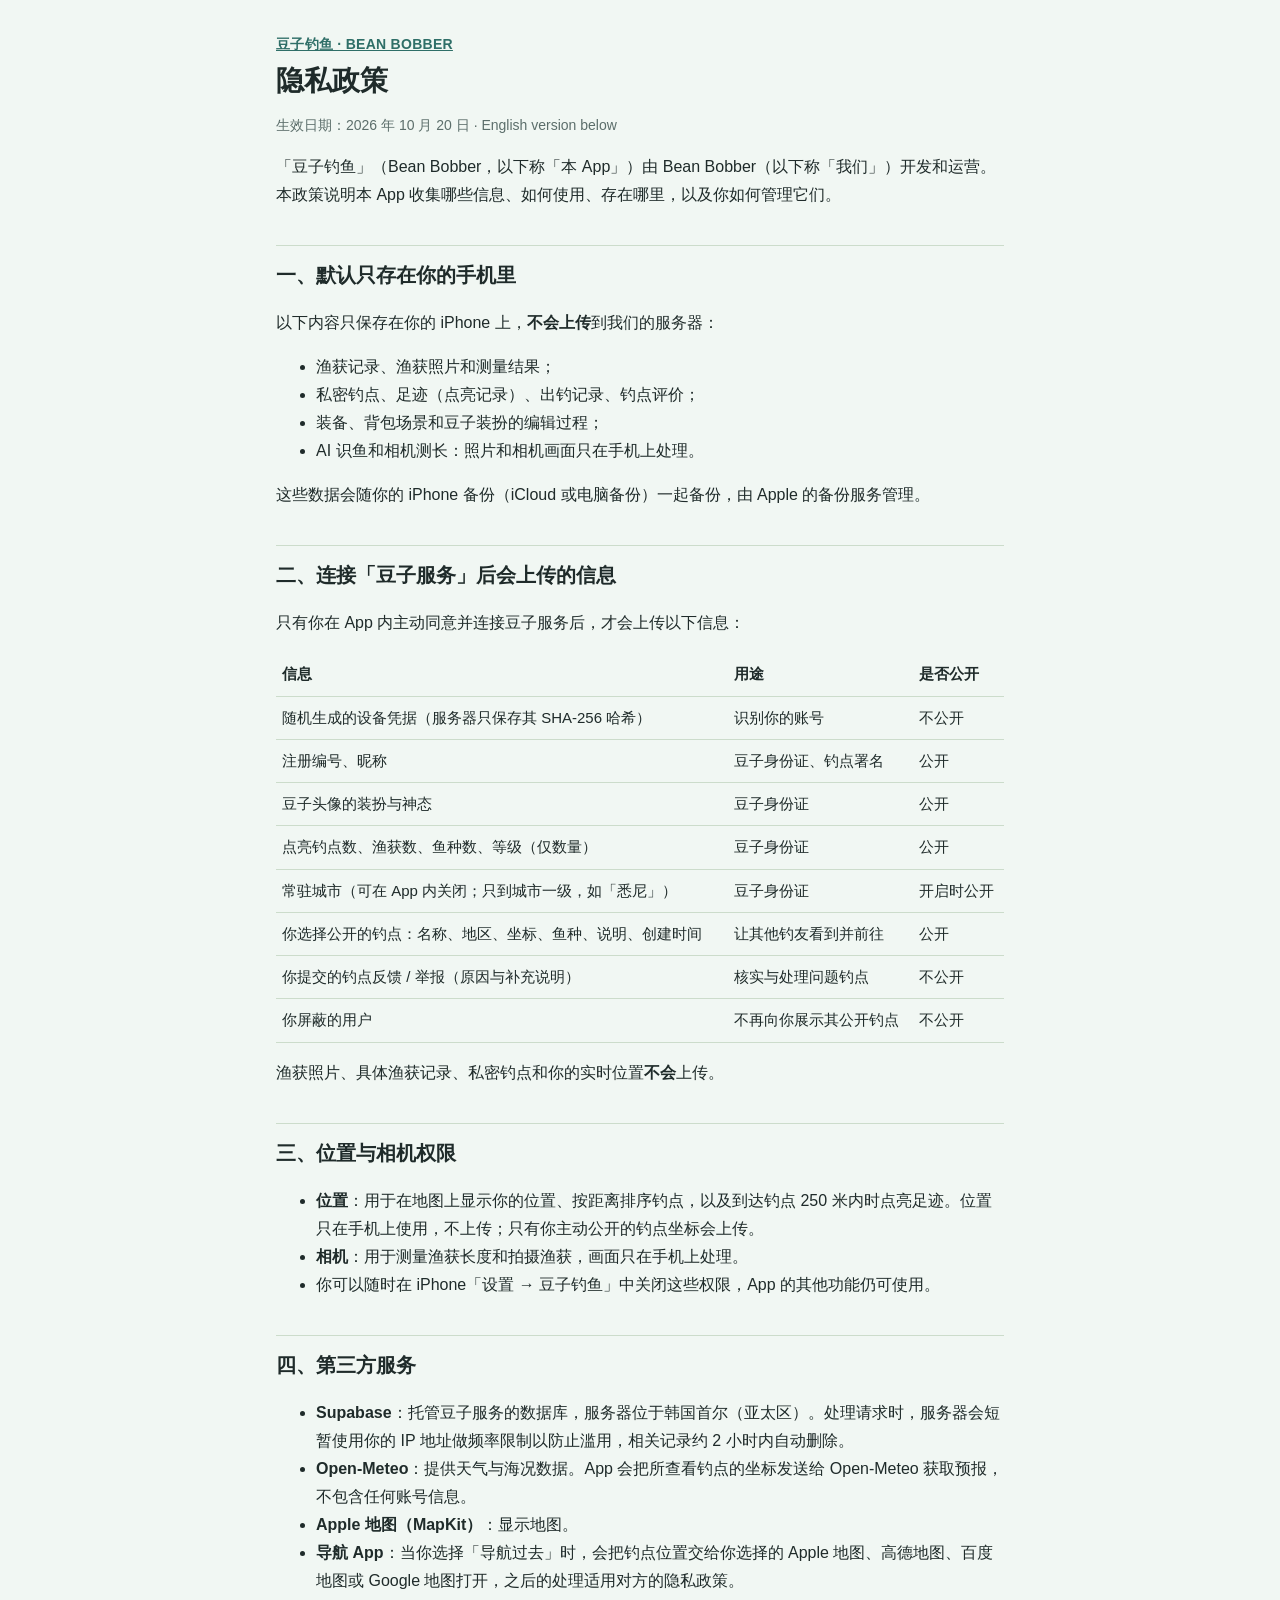
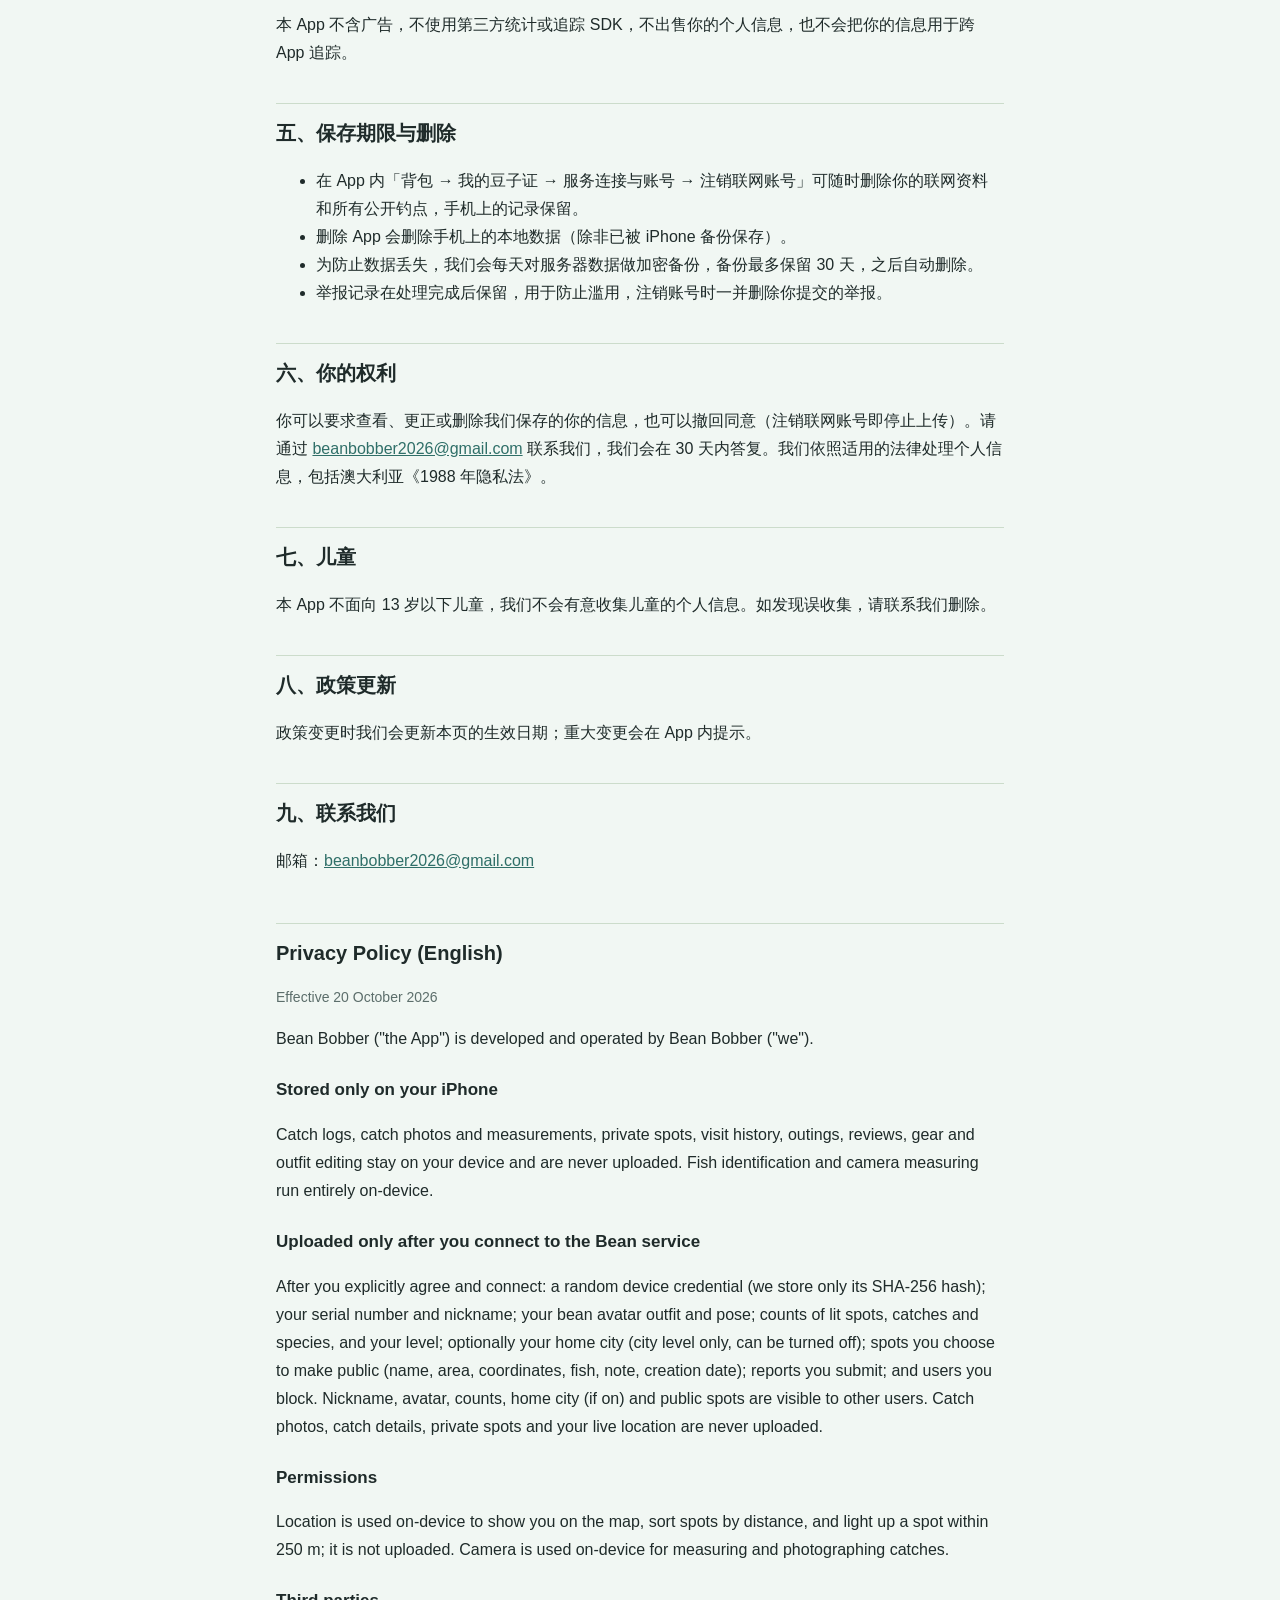
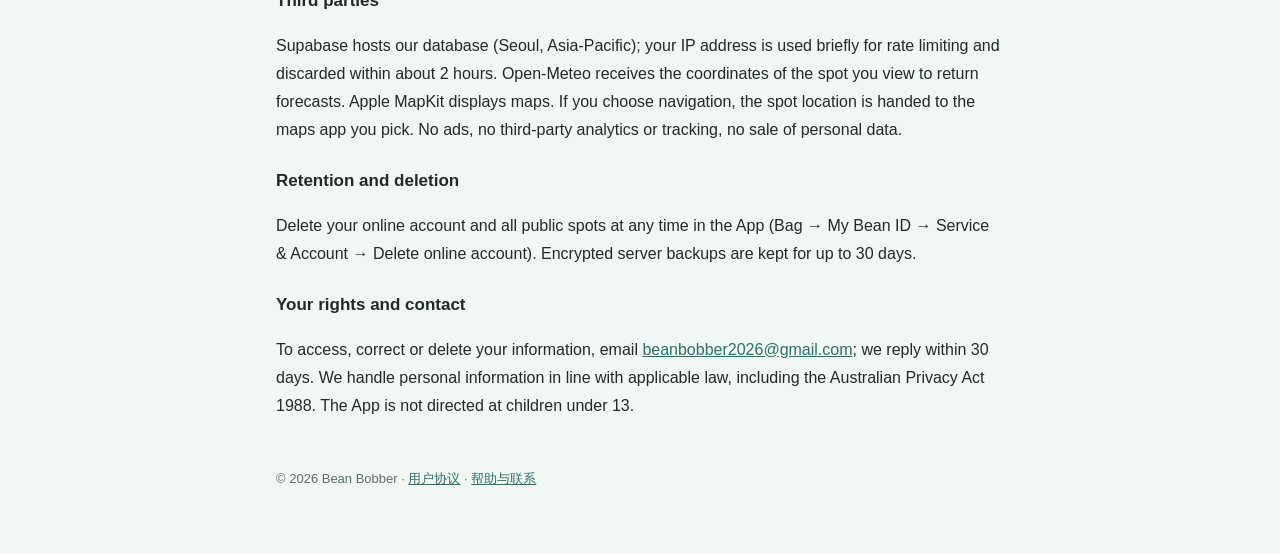
==== privacy.html @ 15d30a38 "Add files via upload" ====
<!doctype html>
<html lang="zh-Hans">
<head>
<meta charset="utf-8">
<meta name="viewport" content="width=device-width, initial-scale=1">
<title>隐私政策 · 豆子钓鱼</title>
<link rel="stylesheet" href="style.css">
</head>
<body>
<main>
<header>
  <div class="brand"><a href="index.html">豆子钓鱼 · BEAN BOBBER</a></div>
  <h1>隐私政策</h1>
  <p class="meta">生效日期：2026 年 10 月 20 日 · English version below</p>
</header>

<p>「豆子钓鱼」（Bean Bobber，以下称「本 App」）由 Bean Bobber（以下称「我们」）开发和运营。本政策说明本 App 收集哪些信息、如何使用、存在哪里，以及你如何管理它们。</p>

<h2>一、默认只存在你的手机里</h2>
<p>以下内容只保存在你的 iPhone 上，<strong>不会上传</strong>到我们的服务器：</p>
<ul>
  <li>渔获记录、渔获照片和测量结果；</li>
  <li>私密钓点、足迹（点亮记录）、出钓记录、钓点评价；</li>
  <li>装备、背包场景和豆子装扮的编辑过程；</li>
  <li>AI 识鱼和相机测长：照片和相机画面只在手机上处理。</li>
</ul>
<p>这些数据会随你的 iPhone 备份（iCloud 或电脑备份）一起备份，由 Apple 的备份服务管理。</p>

<h2>二、连接「豆子服务」后会上传的信息</h2>
<p>只有你在 App 内主动同意并连接豆子服务后，才会上传以下信息：</p>
<table>
  <tr><th>信息</th><th>用途</th><th>是否公开</th></tr>
  <tr><td>随机生成的设备凭据（服务器只保存其 SHA-256 哈希）</td><td>识别你的账号</td><td>不公开</td></tr>
  <tr><td>注册编号、昵称</td><td>豆子身份证、钓点署名</td><td>公开</td></tr>
  <tr><td>豆子头像的装扮与神态</td><td>豆子身份证</td><td>公开</td></tr>
  <tr><td>点亮钓点数、渔获数、鱼种数、等级（仅数量）</td><td>豆子身份证</td><td>公开</td></tr>
  <tr><td>常驻城市（可在 App 内关闭；只到城市一级，如「悉尼」）</td><td>豆子身份证</td><td>开启时公开</td></tr>
  <tr><td>你选择公开的钓点：名称、地区、坐标、鱼种、说明、创建时间</td><td>让其他钓友看到并前往</td><td>公开</td></tr>
  <tr><td>你提交的钓点反馈 / 举报（原因与补充说明）</td><td>核实与处理问题钓点</td><td>不公开</td></tr>
  <tr><td>你屏蔽的用户</td><td>不再向你展示其公开钓点</td><td>不公开</td></tr>
</table>
<p>渔获照片、具体渔获记录、私密钓点和你的实时位置<strong>不会</strong>上传。</p>

<h2>三、位置与相机权限</h2>
<ul>
  <li><strong>位置</strong>：用于在地图上显示你的位置、按距离排序钓点，以及到达钓点 250 米内时点亮足迹。位置只在手机上使用，不上传；只有你主动公开的钓点坐标会上传。</li>
  <li><strong>相机</strong>：用于测量渔获长度和拍摄渔获，画面只在手机上处理。</li>
  <li>你可以随时在 iPhone「设置 → 豆子钓鱼」中关闭这些权限，App 的其他功能仍可使用。</li>
</ul>

<h2>四、第三方服务</h2>
<ul>
  <li><strong>Supabase</strong>：托管豆子服务的数据库，服务器位于韩国首尔（亚太区）。处理请求时，服务器会短暂使用你的 IP 地址做频率限制以防止滥用，相关记录约 2 小时内自动删除。</li>
  <li><strong>Open-Meteo</strong>：提供天气与海况数据。App 会把所查看钓点的坐标发送给 Open-Meteo 获取预报，不包含任何账号信息。</li>
  <li><strong>Apple 地图（MapKit）</strong>：显示地图。</li>
  <li><strong>导航 App</strong>：当你选择「导航过去」时，会把钓点位置交给你选择的 Apple 地图、高德地图、百度地图或 Google 地图打开，之后的处理适用对方的隐私政策。</li>
</ul>
<p>本 App 不含广告，不使用第三方统计或追踪 SDK，不出售你的个人信息，也不会把你的信息用于跨 App 追踪。</p>

<h2>五、保存期限与删除</h2>
<ul>
  <li>在 App 内「背包 → 我的豆子证 → 服务连接与账号 → 注销联网账号」可随时删除你的联网资料和所有公开钓点，手机上的记录保留。</li>
  <li>删除 App 会删除手机上的本地数据（除非已被 iPhone 备份保存）。</li>
  <li>为防止数据丢失，我们会每天对服务器数据做加密备份，备份最多保留 30 天，之后自动删除。</li>
  <li>举报记录在处理完成后保留，用于防止滥用，注销账号时一并删除你提交的举报。</li>
</ul>

<h2>六、你的权利</h2>
<p>你可以要求查看、更正或删除我们保存的你的信息，也可以撤回同意（注销联网账号即停止上传）。请通过 <a href="mailto:beanbobber2026@gmail.com">beanbobber2026@gmail.com</a> 联系我们，我们会在 30 天内答复。我们依照适用的法律处理个人信息，包括澳大利亚《1988 年隐私法》。</p>

<h2>七、儿童</h2>
<p>本 App 不面向 13 岁以下儿童，我们不会有意收集儿童的个人信息。如发现误收集，请联系我们删除。</p>

<h2>八、政策更新</h2>
<p>政策变更时我们会更新本页的生效日期；重大变更会在 App 内提示。</p>

<h2>九、联系我们</h2>
<p>邮箱：<a href="mailto:beanbobber2026@gmail.com">beanbobber2026@gmail.com</a></p>

<section class="en">
<h2>Privacy Policy (English)</h2>
<p class="meta">Effective 20 October 2026</p>
<p>Bean Bobber ("the App") is developed and operated by Bean Bobber ("we").</p>
<h3>Stored only on your iPhone</h3>
<p>Catch logs, catch photos and measurements, private spots, visit history, outings, reviews, gear and outfit editing stay on your device and are never uploaded. Fish identification and camera measuring run entirely on-device.</p>
<h3>Uploaded only after you connect to the Bean service</h3>
<p>After you explicitly agree and connect: a random device credential (we store only its SHA-256 hash); your serial number and nickname; your bean avatar outfit and pose; counts of lit spots, catches and species, and your level; optionally your home city (city level only, can be turned off); spots you choose to make public (name, area, coordinates, fish, note, creation date); reports you submit; and users you block. Nickname, avatar, counts, home city (if on) and public spots are visible to other users. Catch photos, catch details, private spots and your live location are never uploaded.</p>
<h3>Permissions</h3>
<p>Location is used on-device to show you on the map, sort spots by distance, and light up a spot within 250 m; it is not uploaded. Camera is used on-device for measuring and photographing catches.</p>
<h3>Third parties</h3>
<p>Supabase hosts our database (Seoul, Asia-Pacific); your IP address is used briefly for rate limiting and discarded within about 2 hours. Open-Meteo receives the coordinates of the spot you view to return forecasts. Apple MapKit displays maps. If you choose navigation, the spot location is handed to the maps app you pick. No ads, no third-party analytics or tracking, no sale of personal data.</p>
<h3>Retention and deletion</h3>
<p>Delete your online account and all public spots at any time in the App (Bag → My Bean ID → Service &amp; Account → Delete online account). Encrypted server backups are kept for up to 30 days.</p>
<h3>Your rights and contact</h3>
<p>To access, correct or delete your information, email <a href="mailto:beanbobber2026@gmail.com">beanbobber2026@gmail.com</a>; we reply within 30 days. We handle personal information in line with applicable law, including the Australian Privacy Act 1988. The App is not directed at children under 13.</p>
</section>

<footer>© 2026 Bean Bobber · <a href="terms.html">用户协议</a> · <a href="support.html">帮助与联系</a></footer>
</main>
</body>
</html>
---- style.css ----
:root {
  --bg: #F1F7F3; --card: #FBFAEF; --ink: #1F2B2A; --muted: #5C6E6B;
  --deep: #2F6F68; --line: #CCDCCB;
}
@media (prefers-color-scheme: dark) {
  :root { --bg: #142120; --card: #1C2B2A; --ink: #E6EFEA; --muted: #9DB2AD; --deep: #8CC7BD; --line: #2E4341; }
}
* { box-sizing: border-box; }
body {
  margin: 0; background: var(--bg); color: var(--ink);
  font: 16px/1.75 -apple-system, BlinkMacSystemFont, "PingFang SC", "Hiragino Sans GB", "Helvetica Neue", sans-serif;
}
main { max-width: 760px; margin: 0 auto; padding: 32px 16px 64px; }
header .brand { color: var(--deep); font-weight: 600; letter-spacing: .02em; font-size: 14px; }
h1 { font-size: 28px; line-height: 1.3; margin: 6px 0 4px; }
h2 { font-size: 20px; margin: 36px 0 8px; padding-top: 12px; border-top: 1px solid var(--line); }
h3 { font-size: 17px; margin: 22px 0 4px; }
p, li { color: var(--ink); }
.meta { color: var(--muted); font-size: 14px; }
a { color: var(--deep); }
nav { display: flex; flex-wrap: wrap; gap: 8px 16px; margin: 18px 0 8px; font-size: 15px; }
.card { background: var(--card); border: 1px solid var(--line); border-radius: 16px; padding: 16px 18px; margin: 16px 0; }
table { width: 100%; border-collapse: collapse; font-size: 15px; }
th, td { text-align: left; vertical-align: top; padding: 8px 6px; border-bottom: 1px solid var(--line); }
.en { margin-top: 48px; }
footer { margin-top: 48px; color: var(--muted); font-size: 13px; }
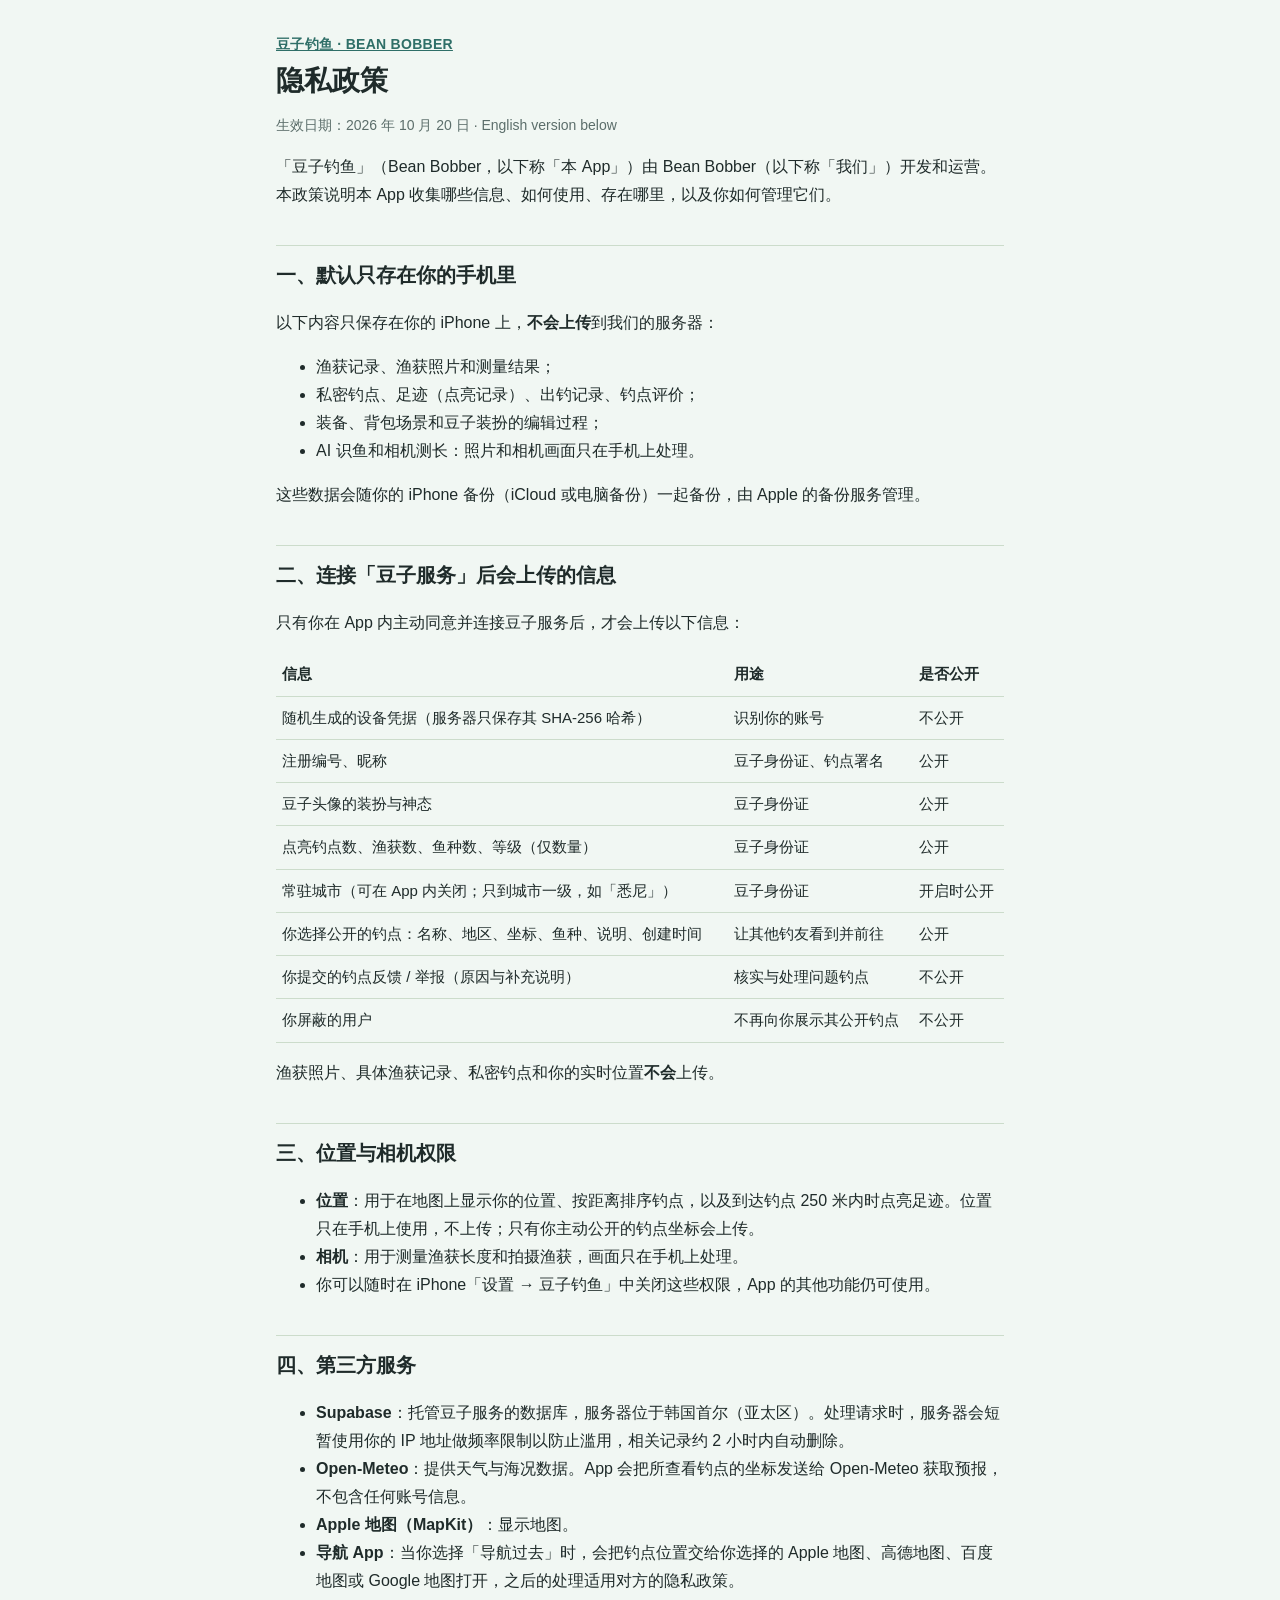
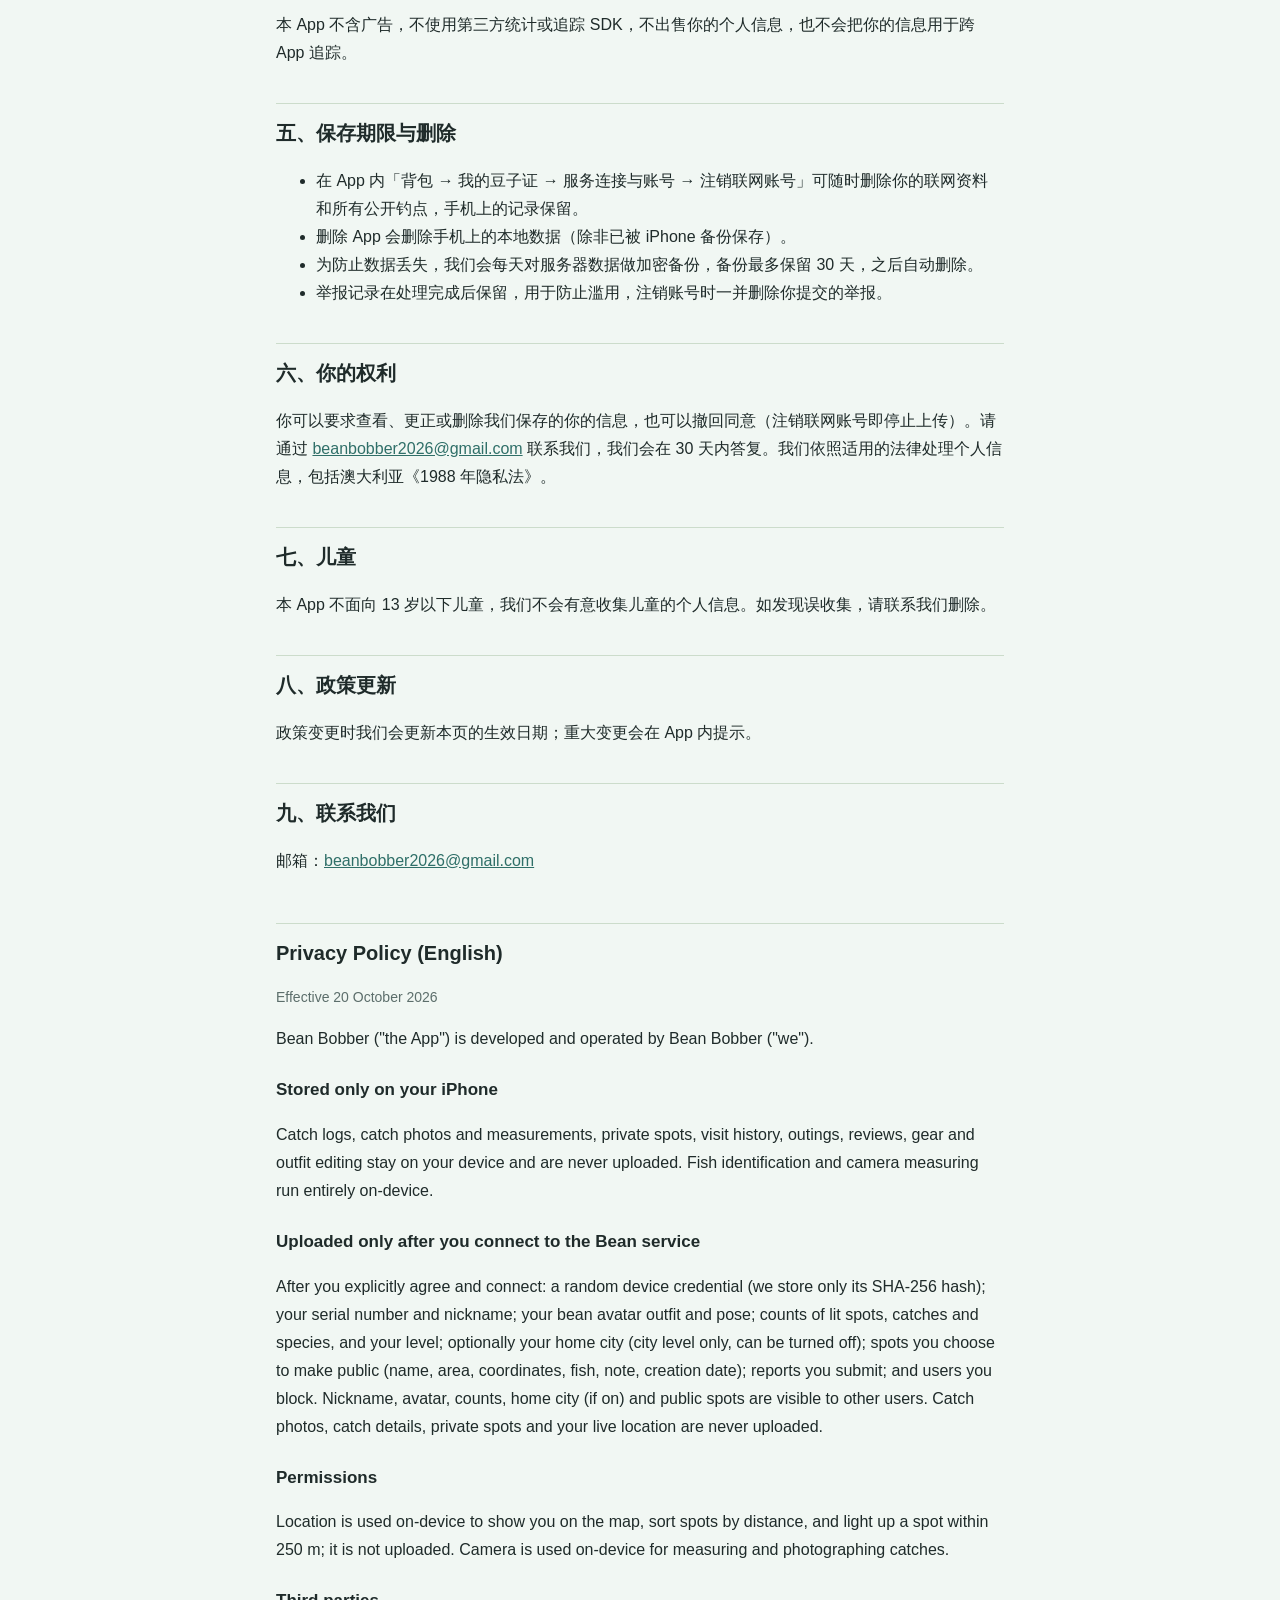
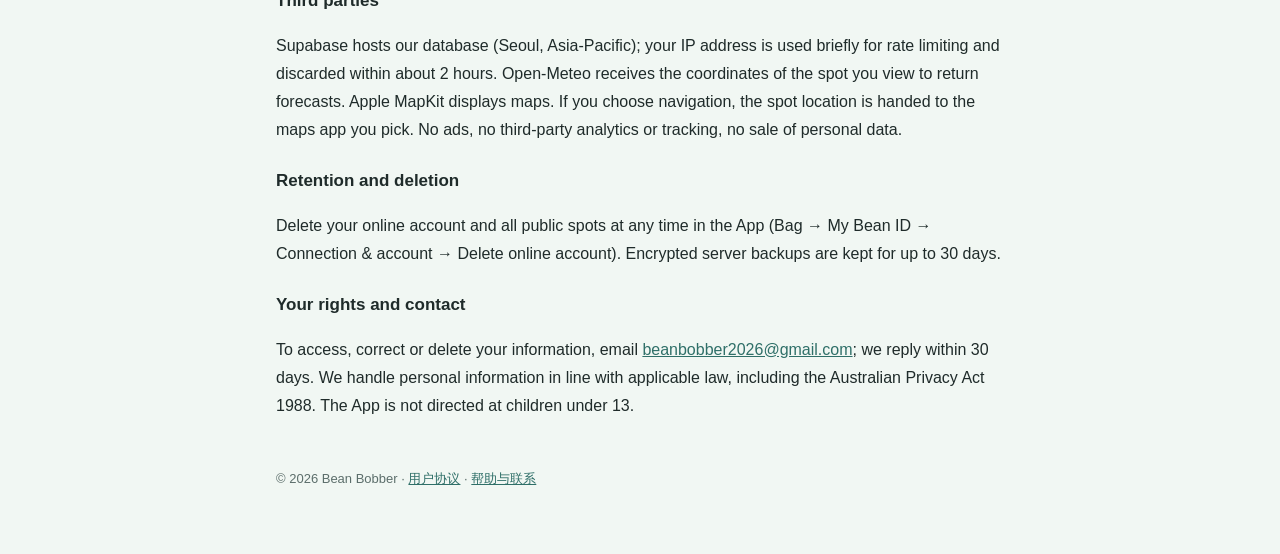
==== commit b89265e0: "Add files via upload" ====
--- a/privacy.html
+++ b/privacy.html
@@ -90,7 +90,7 @@
 <h3>Third parties</h3>
 <p>Supabase hosts our database (Seoul, Asia-Pacific); your IP address is used briefly for rate limiting and discarded within about 2 hours. Open-Meteo receives the coordinates of the spot you view to return forecasts. Apple MapKit displays maps. If you choose navigation, the spot location is handed to the maps app you pick. No ads, no third-party analytics or tracking, no sale of personal data.</p>
 <h3>Retention and deletion</h3>
-<p>Delete your online account and all public spots at any time in the App (Bag → My Bean ID → Service &amp; Account → Delete online account). Encrypted server backups are kept for up to 30 days.</p>
+<p>Delete your online account and all public spots at any time in the App (Bag → My Bean ID → Connection &amp; account → Delete online account). Encrypted server backups are kept for up to 30 days.</p>
 <h3>Your rights and contact</h3>
 <p>To access, correct or delete your information, email <a href="mailto:beanbobber2026@gmail.com">beanbobber2026@gmail.com</a>; we reply within 30 days. We handle personal information in line with applicable law, including the Australian Privacy Act 1988. The App is not directed at children under 13.</p>
 </section>
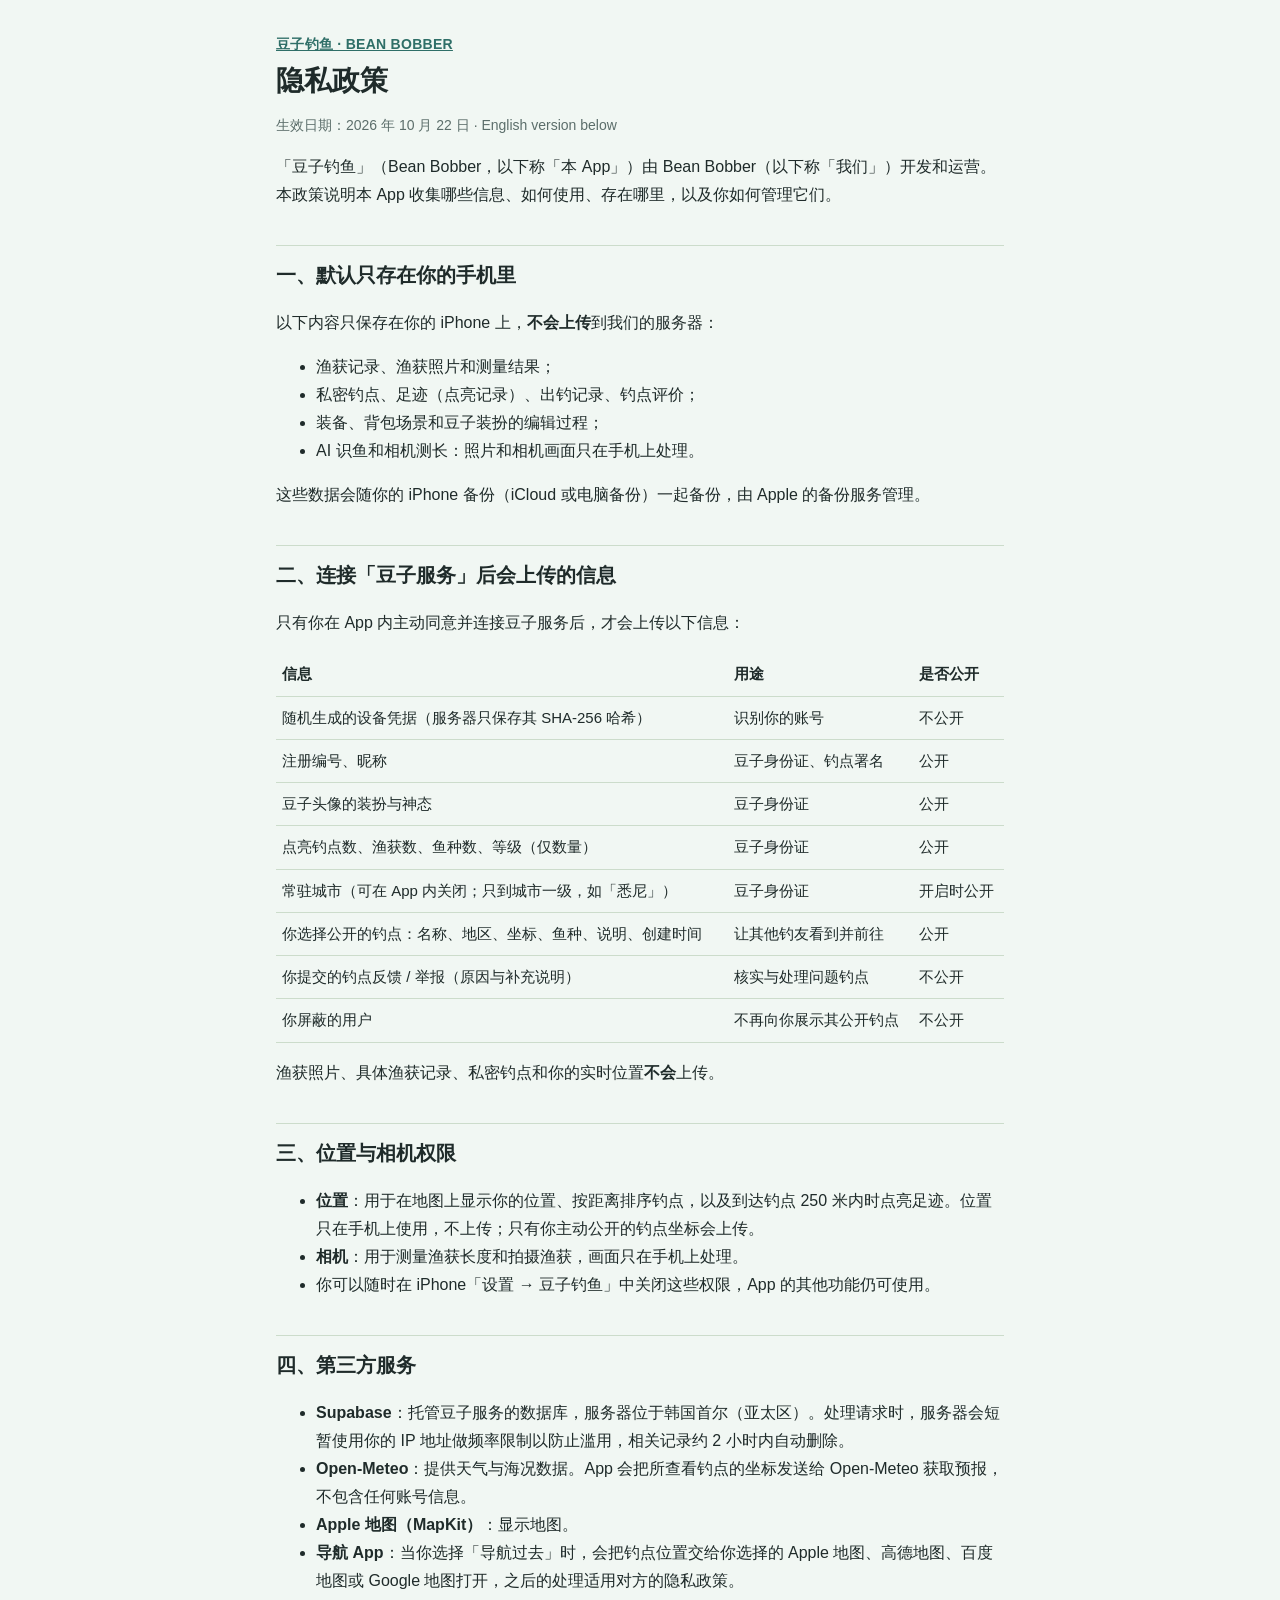
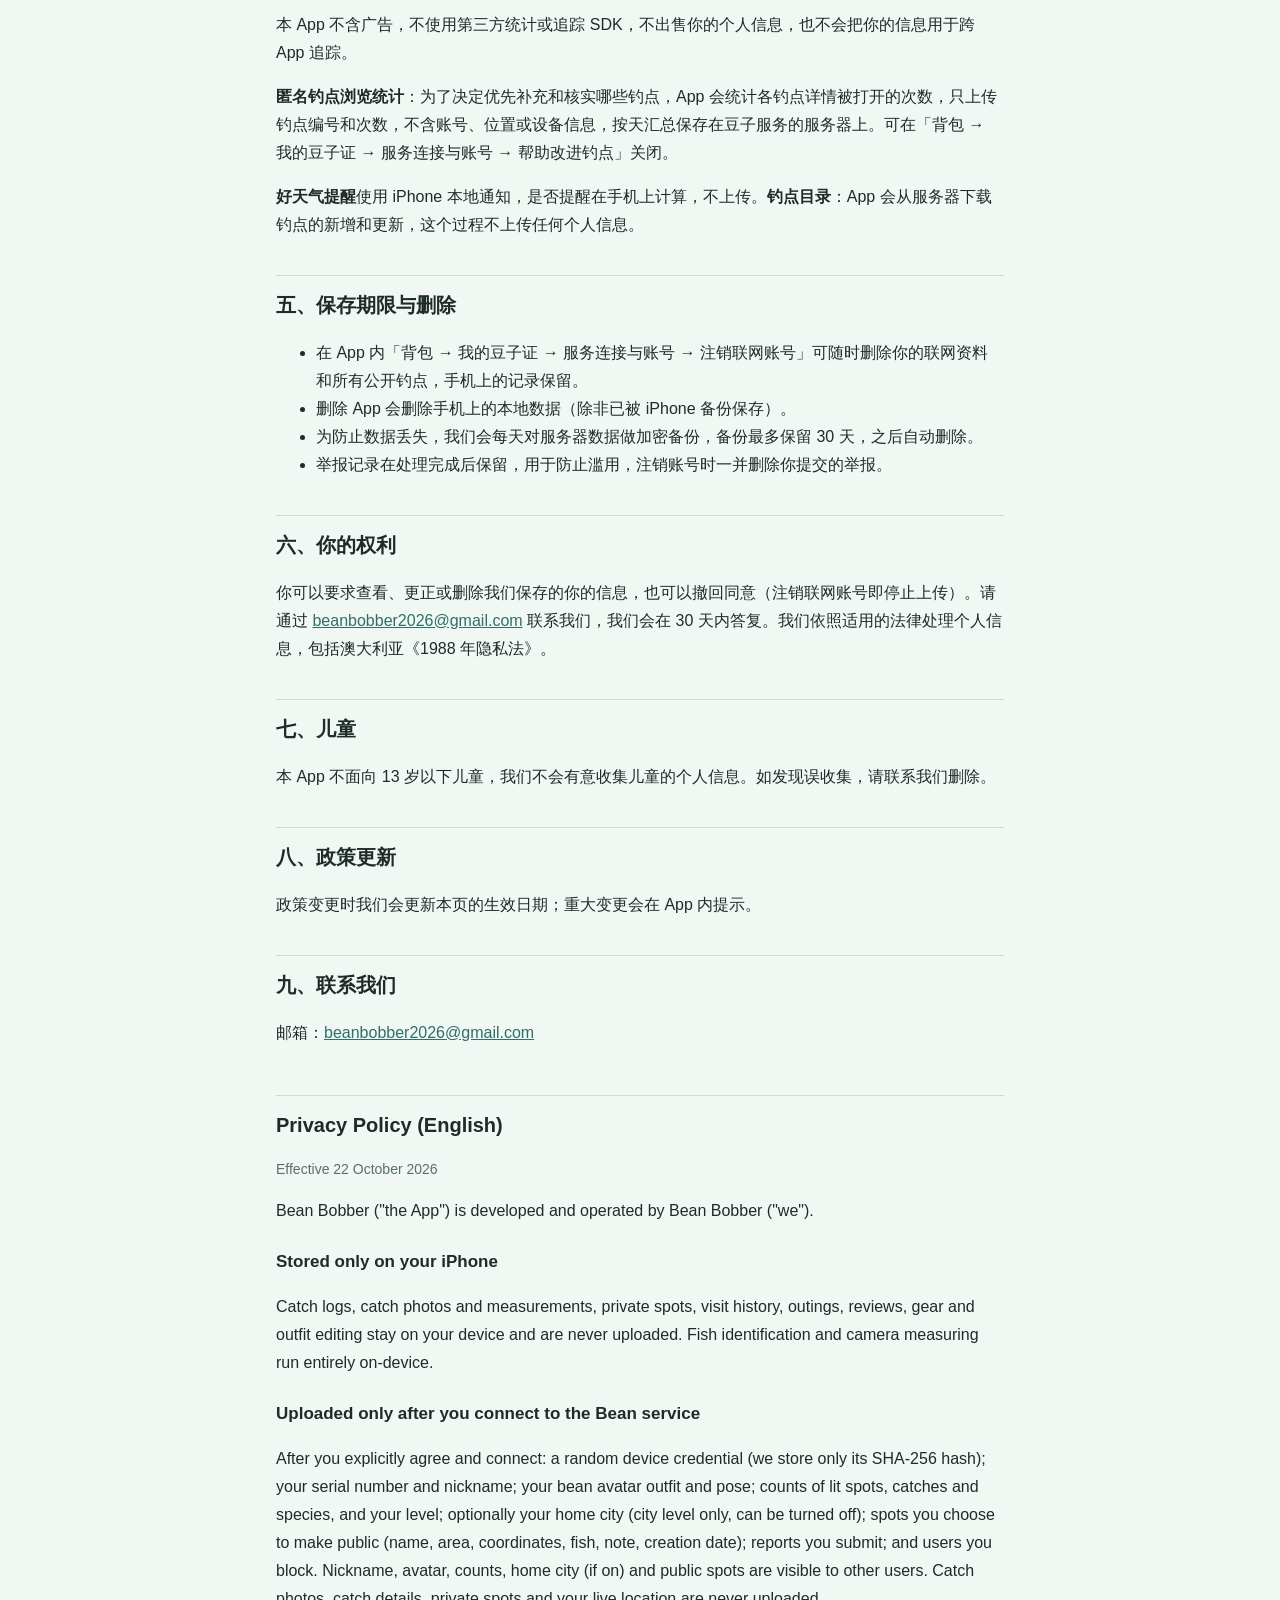
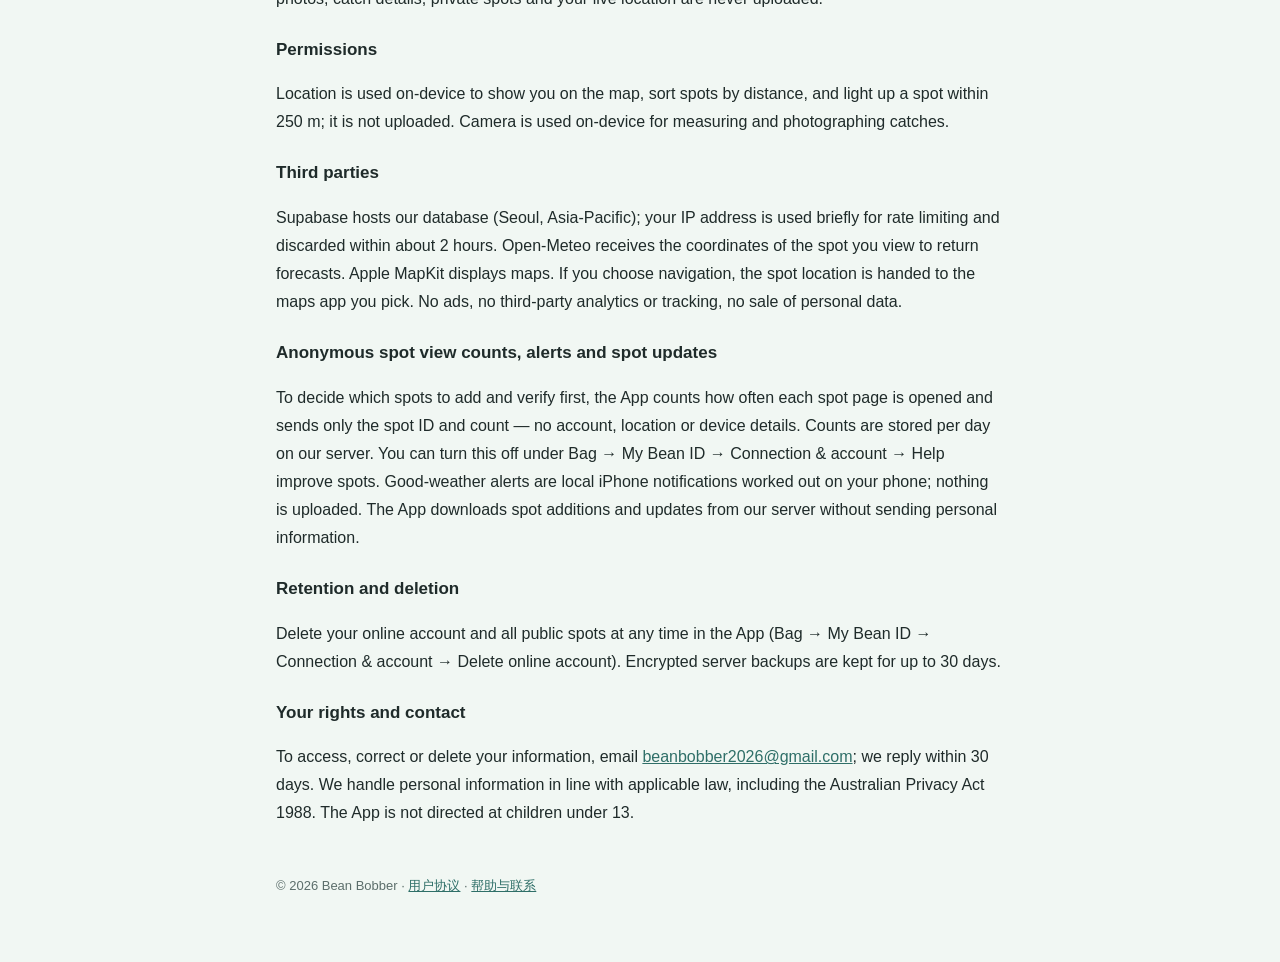
==== commit e3521229: "Add files via upload" ====
--- a/privacy.html
+++ b/privacy.html
@@ -11,7 +11,7 @@
 <header>
   <div class="brand"><a href="index.html">豆子钓鱼 · BEAN BOBBER</a></div>
   <h1>隐私政策</h1>
-  <p class="meta">生效日期：2026 年 10 月 20 日 · English version below</p>
+  <p class="meta">生效日期：2026 年 10 月 22 日 · English version below</p>
 </header>
 
 <p>「豆子钓鱼」（Bean Bobber，以下称「本 App」）由 Bean Bobber（以下称「我们」）开发和运营。本政策说明本 App 收集哪些信息、如何使用、存在哪里，以及你如何管理它们。</p>
@@ -56,6 +56,8 @@
   <li><strong>导航 App</strong>：当你选择「导航过去」时，会把钓点位置交给你选择的 Apple 地图、高德地图、百度地图或 Google 地图打开，之后的处理适用对方的隐私政策。</li>
 </ul>
 <p>本 App 不含广告，不使用第三方统计或追踪 SDK，不出售你的个人信息，也不会把你的信息用于跨 App 追踪。</p>
+<p><strong>匿名钓点浏览统计</strong>：为了决定优先补充和核实哪些钓点，App 会统计各钓点详情被打开的次数，只上传钓点编号和次数，不含账号、位置或设备信息，按天汇总保存在豆子服务的服务器上。可在「背包 → 我的豆子证 → 服务连接与账号 → 帮助改进钓点」关闭。</p>
+<p><strong>好天气提醒</strong>使用 iPhone 本地通知，是否提醒在手机上计算，不上传。<strong>钓点目录</strong>：App 会从服务器下载钓点的新增和更新，这个过程不上传任何个人信息。</p>
 
 <h2>五、保存期限与删除</h2>
 <ul>
@@ -79,7 +81,7 @@
 
 <section class="en">
 <h2>Privacy Policy (English)</h2>
-<p class="meta">Effective 20 October 2026</p>
+<p class="meta">Effective 22 October 2026</p>
 <p>Bean Bobber ("the App") is developed and operated by Bean Bobber ("we").</p>
 <h3>Stored only on your iPhone</h3>
 <p>Catch logs, catch photos and measurements, private spots, visit history, outings, reviews, gear and outfit editing stay on your device and are never uploaded. Fish identification and camera measuring run entirely on-device.</p>
@@ -89,6 +91,8 @@
 <p>Location is used on-device to show you on the map, sort spots by distance, and light up a spot within 250 m; it is not uploaded. Camera is used on-device for measuring and photographing catches.</p>
 <h3>Third parties</h3>
 <p>Supabase hosts our database (Seoul, Asia-Pacific); your IP address is used briefly for rate limiting and discarded within about 2 hours. Open-Meteo receives the coordinates of the spot you view to return forecasts. Apple MapKit displays maps. If you choose navigation, the spot location is handed to the maps app you pick. No ads, no third-party analytics or tracking, no sale of personal data.</p>
+<h3>Anonymous spot view counts, alerts and spot updates</h3>
+<p>To decide which spots to add and verify first, the App counts how often each spot page is opened and sends only the spot ID and count — no account, location or device details. Counts are stored per day on our server. You can turn this off under Bag → My Bean ID → Connection &amp; account → Help improve spots. Good-weather alerts are local iPhone notifications worked out on your phone; nothing is uploaded. The App downloads spot additions and updates from our server without sending personal information.</p>
 <h3>Retention and deletion</h3>
 <p>Delete your online account and all public spots at any time in the App (Bag → My Bean ID → Connection &amp; account → Delete online account). Encrypted server backups are kept for up to 30 days.</p>
 <h3>Your rights and contact</h3>
